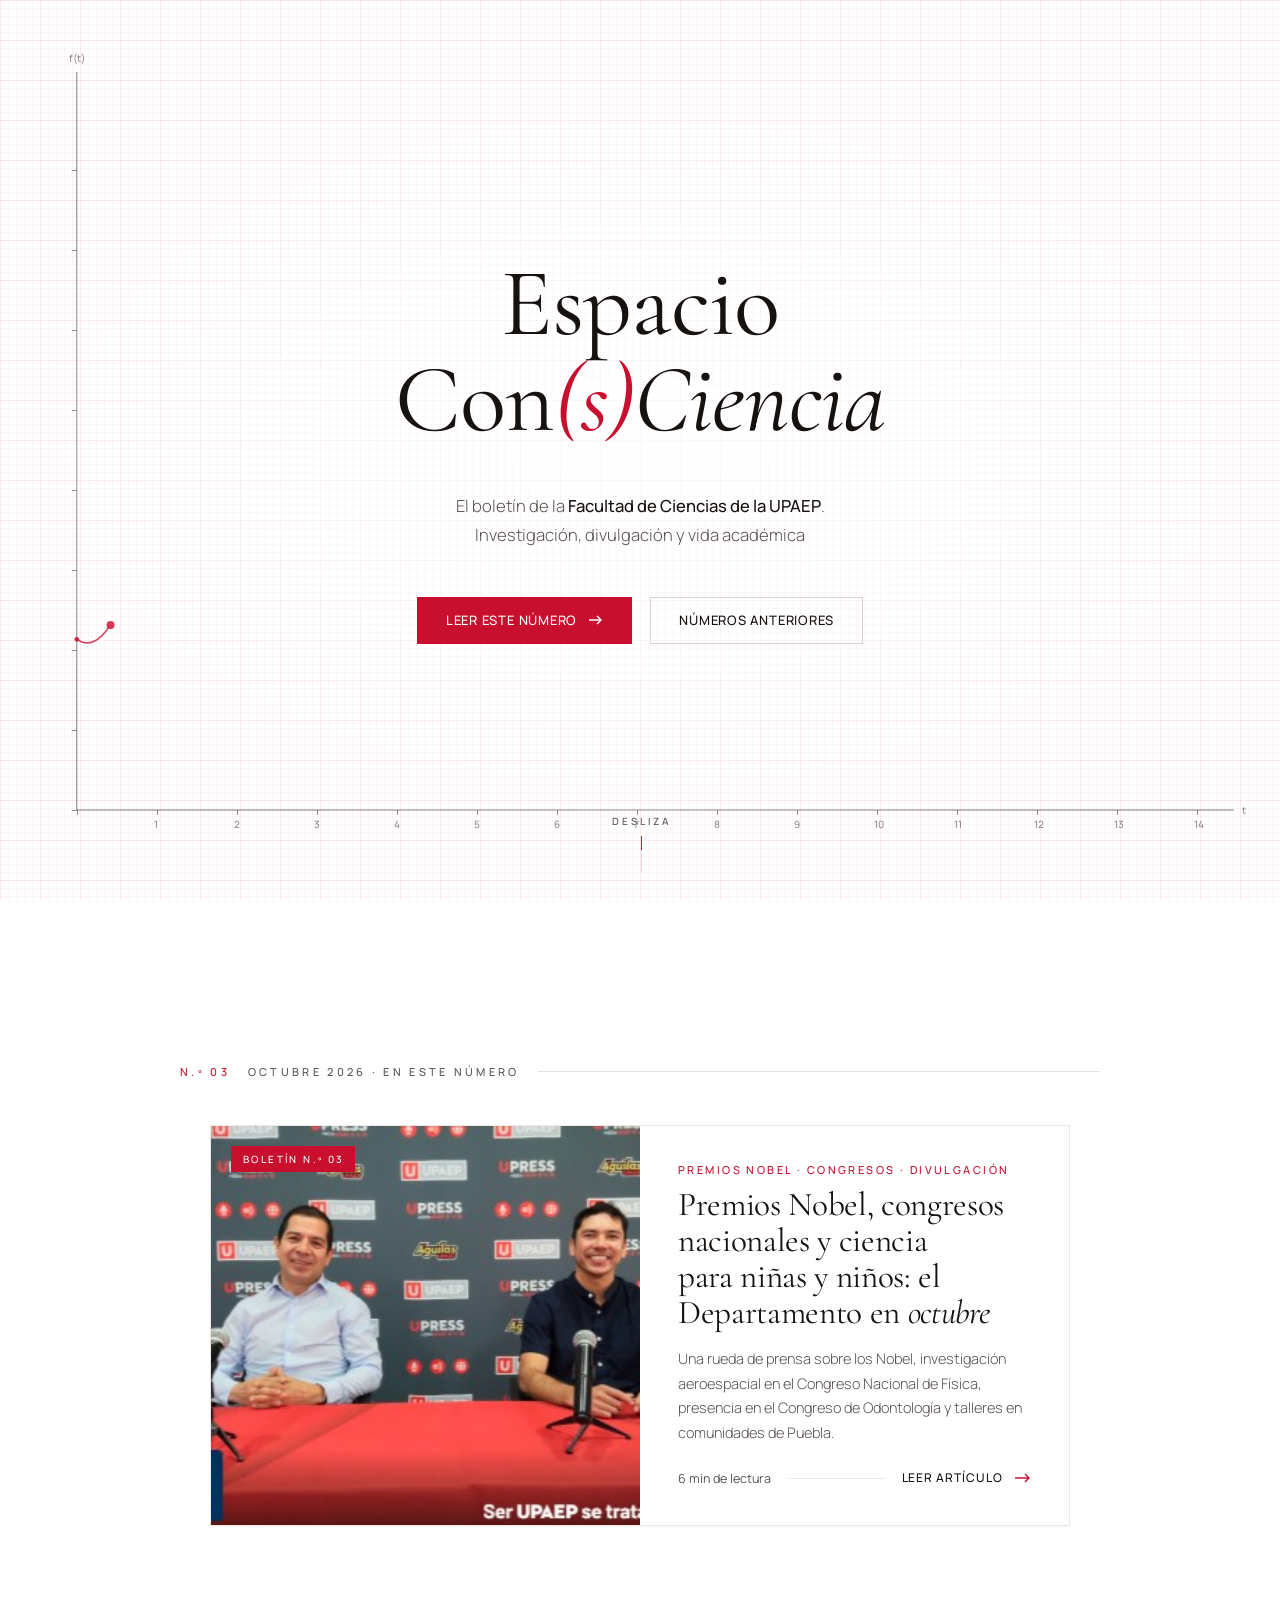
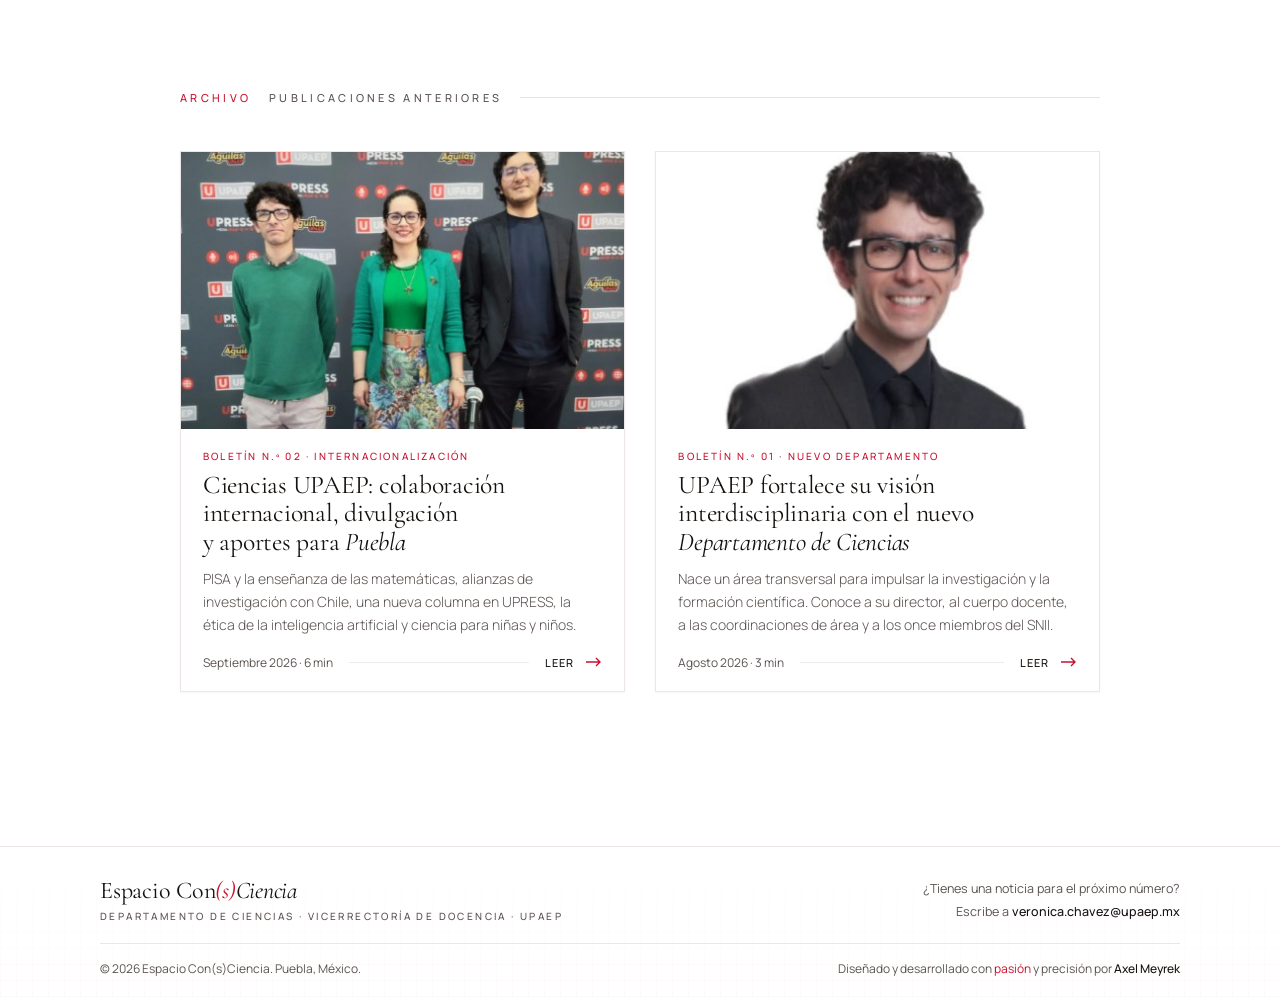
==== index.html @ 58bf07ef "Boletín Espacio Con(s)Ciencia: portada y números de agosto a octubre 2026 Incluye la refactorización" ====
<!doctype html>
<html lang="es">
<head>
<!-- parcial:head -->
<meta charset="utf-8">
<meta name="viewport" content="width=device-width, initial-scale=1, viewport-fit=cover">
<link rel="preconnect" href="https://fonts.googleapis.com">
<link rel="preconnect" href="https://fonts.gstatic.com" crossorigin>
<link rel="stylesheet" href="https://fonts.googleapis.com/css2?family=Cormorant+Garamond:ital,wght@0,300;0,400;0,500;1,300;1,400&family=Manrope:wght@300;400;500&display=swap">
<link rel="stylesheet" href="estilos.css">
<!-- /parcial:head -->
<title>Espacio Con(s)Ciencia</title>
</head>
<body>

<div class="intro" id="intro" aria-hidden="true">
  <div class="intro-inner">
    <p class="intro-name">Facultad de Ciencias</p>
    <span class="intro-line"></span>
    <span class="intro-sub">UPAEP</span>
  </div>
</div>

<header class="hero" id="hero">
  <canvas class="grafica" id="grafica" aria-hidden="true"></canvas>
  <div class="hero-inner">
    <h1 class="name">
      <span class="row">Espacio</span>
      <span class="row">Con<span class="s">(s)</span><em>Ciencia</em></span>
    </h1>
    <p class="desc">
      El boletín de la <strong>Facultad de Ciencias de la UPAEP</strong>. Investigación, divulgación y vida académica
    </p>
    <nav class="ctas" aria-label="Acciones principales">
      <a class="cta cta--primary" href="#numero">
        Leer este número
        <svg width="14" height="10" viewBox="0 0 14 10" fill="none" stroke="currentColor" stroke-width="1.4" aria-hidden="true"><path d="M0 5h12M8 1l4 4-4 4"/></svg>
      </a>
      <a class="cta cta--ghost" href="#archivo">Números anteriores</a>
    </nav>
  </div>
  <a class="desliza" href="#numero" aria-label="Ir al primer artículo">Desliza<i></i></a>
</header>

<main>
  <section class="post" id="numero">
    <div class="post-inner al-scroll">
      <p class="post-label"><b>N.º 03</b> Octubre 2026 · En este número</p>
      <a class="card" href="articulo-octubre-2026.html">
        <span class="esq tl"></span><span class="esq tr"></span><span class="esq bl"></span><span class="esq br"></span>
        <div class="card-img">
          <img src="img/rueda-prensa-nobel.jpg" alt="Dos académicos sentados frente a micrófonos en el set de UPRESS">
          <div class="mira" aria-hidden="true"><i></i><span>x 0.50 · f(x) 0.50</span></div>
          <span class="card-tag">Boletín N.º 03</span>
        </div>
        <div class="card-body">
          <p class="card-cat">Premios Nobel · Congresos · Divulgación</p>
          <h2 class="card-title">Premios Nobel, congresos nacionales y ciencia para niñas y niños: el Departamento en <em>octubre</em></h2>
          <p class="card-desc">
            Una rueda de prensa sobre los Nobel, investigación aeroespacial en el Congreso Nacional de Física, presencia en el Congreso de Odontología y talleres en comunidades de Puebla.
          </p>
          <div class="card-foot">
            <span>6 min de lectura</span>
            <hr>
            <span class="leer">Leer artículo <span class="flecha" aria-hidden="true"></span>
            </span>
          </div>
        </div>
      </a>
    </div>
  </section>

  <section class="archivo" id="archivo">
    <div class="archivo-inner al-scroll">
      <p class="post-label"><b>Archivo</b> Publicaciones anteriores</p>
      <div class="archivo-grid">
        <a class="card card--mini" href="articulo-septiembre-2026.html">
          <span class="esq tl"></span><span class="esq tr"></span><span class="esq bl"></span><span class="esq br"></span>
          <div class="card-img">
            <img src="img/colaboracion-upaep-chile.jpg" alt="Tres académicos de pie frente a una mampara con logotipos de UPAEP y UPRESS" style="object-position: 50% 30%" loading="lazy">
            <div class="mira" aria-hidden="true"><i></i><span>x 0.50 · f(x) 0.50</span></div>
          </div>
          <div class="card-body">
            <p class="card-cat">Boletín N.º 02 · Internacionalización</p>
            <h3 class="card-title">Ciencias UPAEP: colaboración internacional, divulgación y aportes para <em>Puebla</em></h3>
            <p class="card-desc">PISA y la enseñanza de las matemáticas, alianzas de investigación con Chile, una nueva columna en UPRESS, la ética de la inteligencia artificial y ciencia para niñas y niños.</p>
            <div class="card-foot">
              <span>Septiembre 2026 · 6 min</span>
              <hr>
              <span class="leer">Leer <span class="flecha" aria-hidden="true"></span>
              </span>
            </div>
          </div>
        </a>
        <a class="card card--mini" href="articulo-agosto-2026.html">
          <span class="esq tl"></span><span class="esq tr"></span><span class="esq bl"></span><span class="esq br"></span>
          <div class="card-img">
            <img src="img/dr-gibaja-romero.jpg" alt="Retrato del Dr. Damián Emilio Gibaja Romero" class="foto-retrato" loading="lazy">
            <div class="mira" aria-hidden="true"><i></i><span>x 0.50 · f(x) 0.50</span></div>
          </div>
          <div class="card-body">
            <p class="card-cat">Boletín N.º 01 · Nuevo departamento</p>
            <h3 class="card-title">UPAEP fortalece su visión interdisciplinaria con el nuevo <em>Departamento de Ciencias</em></h3>
            <p class="card-desc">Nace un área transversal para impulsar la investigación y la formación científica. Conoce a su director, al cuerpo docente, a las coordinaciones de área y a los once miembros del SNII.</p>
            <div class="card-foot">
              <span>Agosto 2026 · 3 min</span>
              <hr>
              <span class="leer">Leer <span class="flecha" aria-hidden="true"></span>
              </span>
            </div>
          </div>
        </a>
      </div>
    </div>
  </section>
</main>

<!-- parcial:pie -->
<footer class="pie">
  <div class="pie-inner">
    <div class="pie-top">
      <div>
        <p class="pie-marca">Espacio Con<span class="s">(s)</span><em>Ciencia</em></p>
        <p class="pie-sub">Departamento de Ciencias · Vicerrectoría de Docencia · UPAEP</p>
      </div>
      <div class="pie-contacto">
        <span>¿Tienes una noticia para el próximo número?</span>
        <span>Escribe a <strong>veronica.chavez@upaep.mx</strong></span>
      </div>
    </div>
    <div class="pie-bottom">
      <span>© 2026 Espacio Con(s)Ciencia. Puebla, México.</span>
      <span class="credito">Diseñado y desarrollado con <span class="corazon">pasión</span> y precisión por <strong>Axel Meyrek</strong></span>
    </div>
  </div>
</footer>
<!-- /parcial:pie -->

<script src="comun.js"></script>
<script>
  // Aparición de los bloques al entrar en pantalla
  const io = new IntersectionObserver(entradas => {
    entradas.forEach(e => { if (e.isIntersecting) { e.target.classList.add('visible'); io.unobserve(e.target); } });
  }, { threshold: .18 });
  document.querySelectorAll('.al-scroll').forEach(el => io.observe(el));

  // Retira la cortina del DOM cuando termina de subir
  const intro = document.getElementById('intro');
  intro.addEventListener('animationend', e => { if (e.animationName === 'cortina') intro.remove(); });

  // ---------- Fondo tipo gráfica ----------
  (() => {
    const hero = document.getElementById('hero');
    const cv = document.getElementById('grafica');
    const ctx = cv.getContext('2d');
    const reduce = matchMedia('(prefers-reduced-motion: reduce)').matches;

    const TINTA = '22, 18, 15';
    const ROJO = '200, 16, 46';
    const INICIO = 2100;     // ms: cuándo empiezan a trazarse las curvas (al subir la cortina)
    const TRAZO = 2600;      // ms: duración del trazo de cada curva

    // Las curvas se dibujan en una capa aparte para poder atenuarlas detrás del texto
    const capa = document.createElement('canvas');
    const g = capa.getContext('2d');
    const ATENUACION = .85;  // cuánto se apagan las curvas detrás del texto (0 = nada, 1 = desaparecen)
    const textos = [...document.querySelectorAll('.name .row, .desc, .ctas a')];

    const t0 = performance.now();
    let w, h, dpr, raf;

    const medir = () => {
      dpr = Math.min(devicePixelRatio || 1, 2);
      w = hero.clientWidth; h = hero.clientHeight;
      cv.width = capa.width = w * dpr; cv.height = capa.height = h * dpr;
      ctx.setTransform(dpr, 0, 0, dpr, 0, 0);
      g.setTransform(dpr, 0, 0, dpr, 0, 0);
    };

    // Rectángulos que ocupa el texto (ajustados a las letras, no a la caja completa)
    const zonasDeTexto = () => {
      const base = cv.getBoundingClientRect(), zonas = [];
      for (const el of textos) {
        const rango = document.createRange();
        rango.selectNodeContents(el);
        for (const r of rango.getClientRects()) {
          if (r.width && r.height) zonas.push({ x: r.left - base.left, y: r.top - base.top, w: r.width, h: r.height });
        }
      }
      return zonas;
    };

    // Borra parcialmente la capa de curvas donde hay texto, con bordes difuminados
    const atenuarDetrasDelTexto = () => {
      const LEJOS = 10000, holgura = 14, difuminado = 26;
      g.save();
      g.globalCompositeOperation = 'destination-out';
      g.fillStyle = '#000';
      g.shadowColor = `rgba(0, 0, 0, ${ATENUACION})`;
      g.shadowBlur = difuminado * dpr;
      g.shadowOffsetX = LEJOS * dpr;   // se dibuja fuera de pantalla y solo su sombra borrosa cae sobre el texto
      for (const z of zonasDeTexto()) {
        g.fillRect(z.x - holgura - LEJOS, z.y - holgura, z.w + holgura * 2, z.h + holgura * 2);
      }
      g.restore();
    };

    // Papel milimétrico: línea fina cada 8 px, más marcada cada 40 px
    const reticula = () => {
      const paso = 8, mayor = 5;
      for (let i = 0, x = 0; x <= w; x += paso, i++) {
        ctx.strokeStyle = `rgba(${ROJO}, ${i % mayor ? .045 : .09})`;
        ctx.lineWidth = 1;
        ctx.beginPath(); ctx.moveTo(Math.round(x) + .5, 0); ctx.lineTo(Math.round(x) + .5, h); ctx.stroke();
      }
      for (let i = 0, y = 0; y <= h; y += paso, i++) {
        ctx.strokeStyle = `rgba(${ROJO}, ${i % mayor ? .045 : .09})`;
        ctx.beginPath(); ctx.moveTo(0, Math.round(y) + .5); ctx.lineTo(w, Math.round(y) + .5); ctx.stroke();
      }
    };

    // Ejes con marcas y etiquetas
    const ejes = (alpha) => {
      const ox = Math.max(48, w * .06), oy = h - Math.max(48, h * .1);
      ctx.strokeStyle = `rgba(${TINTA}, ${.55 * alpha})`; ctx.lineWidth = 1;
      ctx.beginPath(); ctx.moveTo(ox, h * .08); ctx.lineTo(ox, oy); ctx.lineTo(w - ox * .6, oy); ctx.stroke();
      ctx.fillStyle = `rgba(${TINTA}, ${.5 * alpha})`;
      ctx.font = '500 10px Manrope, Arial, sans-serif';
      for (let x = ox, k = 0; x < w - ox * .6; x += 80, k++) {
        ctx.fillRect(Math.round(x), oy, 1, 5);
        if (k) ctx.fillText(String(k), x - 3, oy + 18);
      }
      for (let y = oy; y > h * .1; y -= 80) ctx.fillRect(ox - 5, Math.round(y), 5, 1);
      ctx.fillText('t', w - ox * .6 + 8, oy + 4);
      ctx.fillText('f(t)', ox - 8, h * .08 - 10);
      return { ox, oy };
    };

    // Curvas: y en proporción de la altura, x de 0 a 1
    const curvas = [
      { // oscilación amortiguada, en rojo: la protagonista
        f: (x, fase) => .52 - .26 * Math.exp(-2.2 * x) * Math.sin(x * 22 - fase),
        color: ROJO, alpha: .85, ancho: 1.6, retraso: 0, puntos: true
      },
      { // campana de Gauss
        f: x => .78 - .42 * Math.exp(-Math.pow((x - .68) / .11, 2)),
        color: TINTA, alpha: .32, ancho: 1, retraso: 350
      },
      { // crecimiento logístico
        f: x => .86 - .6 / (1 + Math.exp(-14 * (x - .32))),
        color: TINTA, alpha: .22, ancho: 1, retraso: 700, punteada: true
      }
    ];

    const easeInOut = p => p < .5 ? 4 * p * p * p : 1 - Math.pow(-2 * p + 2, 3) / 2;

    const dibujar = (ahora) => {
      const t = reduce ? 1e9 : ahora - t0;
      ctx.clearRect(0, 0, w, h);
      reticula();
      const aparicion = Math.min(1, Math.max(0, (t - INICIO + 400) / 900));
      const { ox, oy } = ejes(aparicion);
      const ancho = w - ox * .6 - ox, alto = oy - h * .08;
      const fase = reduce ? 0 : t / 1400;

      g.clearRect(0, 0, w, h);
      for (const c of curvas) {
        const p = easeInOut(Math.min(1, Math.max(0, (t - INICIO - c.retraso) / TRAZO)));
        if (p <= 0) continue;
        g.strokeStyle = `rgba(${c.color}, ${c.alpha})`;
        g.lineWidth = c.ancho;
        g.setLineDash(c.punteada ? [4, 5] : []);
        g.beginPath();
        const pasos = 240, fin = Math.floor(pasos * p);
        for (let i = 0; i <= fin; i++) {
          const x = i / pasos;
          const y = c.f(x, c.puntos ? fase : 0);
          const px = ox + x * ancho, py = h * .08 + y * alto;
          i ? g.lineTo(px, py) : g.moveTo(px, py);
        }
        g.stroke();
        g.setLineDash([]);

        // puntos de datos sobre la curva roja
        if (c.puntos) {
          g.fillStyle = `rgba(${ROJO}, .9)`;
          for (let i = 0; i <= fin; i += 20) {
            const x = i / pasos, y = c.f(x, fase);
            g.beginPath(); g.arc(ox + x * ancho, h * .08 + y * alto, 2.4, 0, Math.PI * 2); g.fill();
          }
          // cabeza del trazo mientras se dibuja
          if (p < 1) {
            const x = fin / pasos, y = c.f(x, fase);
            g.beginPath(); g.arc(ox + x * ancho, h * .08 + y * alto, 4, 0, Math.PI * 2); g.fill();
          }
        }
      }

      atenuarDetrasDelTexto();
      ctx.drawImage(capa, 0, 0, w, h);
      if (!reduce) raf = requestAnimationFrame(dibujar);
    };

    medir(); raf = requestAnimationFrame(dibujar);
    let rt;
    addEventListener('resize', () => { clearTimeout(rt); rt = setTimeout(medir, 120); });
    document.addEventListener('visibilitychange', () => {
      cancelAnimationFrame(raf);
      if (!document.hidden) raf = requestAnimationFrame(dibujar);
    });
  })();
</script>
</body>
</html>
---- estilos.css ----
:root {
  --rojo: #C8102E; /* Rojo UPAEP */
  --bg: #FFFFFF;
  --ink: #16120F;
  --ink-2: #5A5350;

  --f-display: "Cormorant Garamond", "Garamond", "Times New Roman", serif;
  --f-body: "Manrope", "Helvetica Neue", Arial, sans-serif;
  --ease: cubic-bezier(.2, .7, .1, 1);
  --telon: cubic-bezier(.76, 0, .24, 1);

  /* Margen lateral mínimo, respetando el área segura del dispositivo */
  --margen-izq: max(24px, env(safe-area-inset-left, 0px));
  --margen-der: max(24px, env(safe-area-inset-right, 0px));
  --lectura: 680px; /* ancho de la columna de texto en los artículos */

  /* Tiempos de la secuencia de entrada */
  --t-cortina: 1.7s;   /* cuándo empieza a subir la cortina */
  --t-hero: 2.05s;     /* cuándo entra todo el texto del hero */
  color-scheme: light;
}

*, *::before, *::after { box-sizing: border-box; }
html { scroll-behavior: smooth; }
@media (prefers-reduced-motion: reduce) { html { scroll-behavior: auto; } }
body {
  margin: 0; background: var(--bg); color: var(--ink);
  font-family: var(--f-body); -webkit-font-smoothing: antialiased;
}

/* ---------- Transición de entrada (cortina roja) ---------- */
.intro {
  position: fixed; inset: 0; z-index: 100; background: var(--rojo); color: #fff;
  display: grid; place-items: center; text-align: center;
  padding-inline: var(--margen-izq) var(--margen-der);
  animation: cortina 1.1s var(--telon) var(--t-cortina) forwards;
}
.intro-inner {
  display: grid; justify-items: center; gap: 18px;
  animation: sale .45s ease calc(var(--t-cortina) - .15s) forwards;
}
.intro-name {
  margin: 0; font: 400 clamp(26px, 3.4vw, 40px)/1.1 var(--f-display); letter-spacing: .01em;
  opacity: 0; transform: translateY(12px); filter: blur(6px);
  animation: aparece 1s var(--ease) .15s forwards;
}
.intro-line {
  width: min(200px, 50vw); height: 1px; background: rgba(255, 255, 255, .7);
  transform: scaleX(0); animation: traza 1s var(--telon) .3s forwards;
}
.intro-sub {
  font: 500 11px/1 var(--f-body); letter-spacing: .34em; text-transform: uppercase; padding-left: .34em;
  opacity: 0; animation: aparece 1s var(--ease) .5s forwards;
}
@keyframes traza { to { transform: scaleX(1); } }
@keyframes sale { to { opacity: 0; transform: translateY(-10px); } }
@keyframes cortina { to { transform: translateY(-100%); } }

/* ---------- Hero ---------- */
.hero {
  min-height: 100svh; display: grid; align-content: center;
  position: relative; overflow: hidden;
  padding-block: 64px;
  padding-inline: var(--margen-izq) var(--margen-der);
}
.hero-inner { position: relative; z-index: 1; width: 100%; max-width: 1180px; margin-inline: auto; text-align: center; }

/* Fondo: gráfica sobre papel milimétrico. Se atenúa al centro para no competir con el texto. */
.grafica {
  position: absolute; inset: 0; width: 100%; height: 100%; display: block;
  -webkit-mask-image: radial-gradient(ellipse 55% 45% at 50% 50%, rgba(0,0,0,.28) 0%, rgba(0,0,0,.7) 60%, #000 100%);
          mask-image: radial-gradient(ellipse 55% 45% at 50% 50%, rgba(0,0,0,.28) 0%, rgba(0,0,0,.7) 60%, #000 100%);
  opacity: 0; animation: aparece-grafica 1.4s ease calc(var(--t-cortina) + .2s) forwards;
}
@keyframes aparece-grafica { to { opacity: 1; } }

.name {
  margin: 0;
  font: 400 clamp(42px, 7.5vw, 104px)/1 var(--f-display);
  letter-spacing: -.01em;
}
.name .row { display: block; white-space: nowrap; }
.name em { font-style: italic; }
.name .s { color: var(--rojo); font-style: italic; }

.desc {
  margin: clamp(28px, 3.5vw, 44px) auto 0;
  max-width: 46ch;
  font-size: clamp(15px, 1.3vw, 17px); line-height: 1.7; font-weight: 300;
  color: var(--ink-2);
}
.desc strong { font-weight: 500; color: var(--ink); }

/* Todo el texto del hero entra al unísono */
.name, .desc, .ctas {
  opacity: 0; transform: translateY(24px); filter: blur(10px);
  animation: aparece 1.5s var(--ease) var(--t-hero) forwards;
}
@keyframes aparece { to { opacity: 1; transform: none; filter: blur(0); } }

/* ---------- Llamadas a la acción ---------- */
.ctas {
  margin-top: clamp(32px, 4vw, 48px);
  display: flex; flex-wrap: wrap; justify-content: center; gap: 14px 18px;
}
.cta {
  font: 500 13px/1 var(--f-body); letter-spacing: .06em; text-transform: uppercase;
  text-decoration: none; padding: 16px 28px; border: 1px solid var(--rojo);
  display: inline-flex; align-items: center; gap: 12px;
  position: relative; overflow: hidden; isolation: isolate;
  transition: color .5s var(--ease), border-color .5s var(--ease);
}
.cta::before {
  content: ""; position: absolute; inset: 0; z-index: -1;
  transform: scaleX(0); transform-origin: right;
  transition: transform .6s var(--ease);
}
.cta svg { transition: transform .5s var(--ease); }
.cta:hover::before, .cta:focus-visible::before { transform: scaleX(1); transform-origin: left; }
.cta:hover svg { transform: translateX(4px); }
.cta:focus-visible { outline: 2px solid var(--rojo); outline-offset: 3px; }

/* Principal: relleno rojo, al pasar se vuelve tinta */
.cta--primary { background: var(--rojo); color: #fff; }
.cta--primary::before { background: var(--ink); }
.cta--primary:hover { border-color: var(--ink); }

/* Secundaria: contorno, al pasar se rellena de rojo */
.cta--ghost { background: transparent; color: var(--ink); border-color: #D9D4D2; }
.cta--ghost::before { background: var(--rojo); }
.cta--ghost:hover { color: #fff; border-color: var(--rojo); }

/* ---------- Indicador de scroll ---------- */
.desliza {
  position: absolute; left: 50%; bottom: max(28px, env(safe-area-inset-bottom, 0px)); z-index: 1;
  translate: -50% 0; display: grid; justify-items: center; gap: 10px;
  font: 500 10px/1 var(--f-body); letter-spacing: .3em; text-transform: uppercase; padding-left: .3em;
  color: var(--ink-2); text-decoration: none;
  opacity: 0; animation: aparece-suave 1.2s var(--ease) calc(var(--t-hero) + 1s) forwards;
  transition: color .4s var(--ease);
}
.desliza:hover { color: var(--rojo); }
.desliza i { width: 1px; height: 36px; background: #E2DCDA; position: relative; overflow: hidden; }
.desliza i::after {
  content: ""; position: absolute; left: 0; top: 0; width: 1px; height: 40%; background: var(--rojo);
  animation: gota 2.2s var(--telon) infinite;
}
@keyframes gota { from { transform: translateY(-100%); } to { transform: translateY(260%); } }
@keyframes aparece-suave { to { opacity: 1; } }

/* Flecha de "leer": un solo icono, pintado con el color del texto */
.flecha {
  display: inline-block; flex: none; width: 16px; height: 10px; background: currentColor;
  --icono: url("data:image/svg+xml,%3Csvg xmlns='http://www.w3.org/2000/svg' viewBox='0 0 16 10' fill='none' stroke='%23000' stroke-width='1.4'%3E%3Cpath d='M0 5h14M10 1l4 4-4 4'/%3E%3C/svg%3E");
  -webkit-mask: var(--icono) center / 100% 100% no-repeat;
          mask: var(--icono) center / 100% 100% no-repeat;
}

/* ---------- Primer post (tarjeta) ---------- */
.post {
  padding-block: clamp(96px, 13vw, 168px);
  padding-inline: var(--margen-izq) var(--margen-der);
}
.post-inner { max-width: 920px; margin-inline: auto; }
.post-label {
  display: flex; align-items: center; gap: 18px; margin: 0 0 clamp(32px, 4vw, 48px);
  font: 500 11px/1 var(--f-body); letter-spacing: .3em; text-transform: uppercase; color: var(--ink-2);
}
.post-label::after { content: ""; flex: 1; height: 1px; background: #E7E2E0; }
.post-label b { color: var(--rojo); font-weight: 500; }

.card {
  display: grid; grid-template-columns: minmax(0, 1fr) minmax(0, 1fr);
  max-width: 860px; margin-inline: auto; position: relative;
  background: #fff; border: 1px solid #ECE7E5; text-decoration: none; color: inherit;
  box-shadow: 0 1px 2px rgba(22, 18, 15, .04);
  transition: transform .7s var(--ease), box-shadow .7s var(--ease), border-color .7s var(--ease);
}
.card:hover {
  transform: translateY(-6px);
  border-color: #E2DAD8;
  box-shadow: 0 30px 60px -30px rgba(22, 18, 15, .22), 0 10px 20px -12px rgba(200, 16, 46, .12);
}
.card:focus-visible { outline: 2px solid var(--rojo); outline-offset: 4px; }

.card-img { position: relative; overflow: hidden; min-height: 280px; background: #F6F3F2; cursor: crosshair; }
.card-img img {
  position: absolute; inset: 0; width: 100%; height: 100%; object-fit: cover; display: block;
  transform: scale(1.02); transition: transform 1.4s var(--ease);
}
.card:hover .card-img img { transform: scale(1.07); }
.card-img img.foto-retrato { object-position: 50% 18%; } /* encuadre de retratos */
.card-tag {
  position: absolute; top: 20px; left: 20px;
  font: 500 10px/1 var(--f-body); letter-spacing: .24em; text-transform: uppercase;
  background: var(--rojo); color: #fff; padding: 8px 10px 8px 12px;
}

.card-body { padding: clamp(26px, 3vw, 38px); display: flex; flex-direction: column; min-width: 0; }
.card-cat { margin: 0 0 12px; font: 500 11px/1 var(--f-body); letter-spacing: .22em; text-transform: uppercase; color: var(--rojo); }
.card-title { margin: 0; font: 400 clamp(26px, 2.6vw, 34px)/1.08 var(--f-display); letter-spacing: -.01em; text-wrap: balance; }
.card-title em { font-style: italic; }
.card-desc { margin: 16px 0 0; font-size: 14.5px; line-height: 1.7; font-weight: 300; color: var(--ink-2); }
.card-foot {
  margin-top: auto; padding-top: 24px; display: flex; align-items: center; justify-content: space-between; gap: 16px;
  font-size: 12.5px; color: var(--ink-2);
}
.card-foot .leer {
  display: inline-flex; align-items: center; gap: 12px;
  font: 500 12px/1 var(--f-body); letter-spacing: .08em; text-transform: uppercase; color: var(--ink);
  transition: color .4s var(--ease);
}
.card-foot .leer .flecha { color: var(--rojo); transition: transform .5s var(--ease); }
.card:hover .leer { color: var(--rojo); }
.card:hover .leer .flecha { transform: translateX(6px); }
.card-foot hr { flex: 1; border: 0; height: 1px; background: #EFEBEA; margin: 0; }

/* Efecto 1: marcas de registro en las esquinas, como el marco de una gráfica */
.card .esq { position: absolute; width: 12px; height: 12px; pointer-events: none; z-index: 2;
  transition: transform .7s var(--ease), opacity .7s var(--ease); opacity: 0; }
.card .esq::before, .card .esq::after { content: ""; position: absolute; background: var(--rojo); }
.card .esq::before { width: 100%; height: 1px; }
.card .esq::after { width: 1px; height: 100%; }
.esq.tl { top: -7px; left: -7px; transform: translate(6px, 6px); }
.esq.tr { top: -7px; right: -7px; transform: translate(-6px, 6px) scaleX(-1); }
.esq.bl { bottom: -7px; left: -7px; transform: translate(6px, -6px) scaleY(-1); }
.esq.br { bottom: -7px; right: -7px; transform: translate(-6px, -6px) scale(-1); }
.card:hover .esq { opacity: 1; }
.card:hover .esq.tl { transform: none; }
.card:hover .esq.tr { transform: scaleX(-1); }
.card:hover .esq.bl { transform: scaleY(-1); }
.card:hover .esq.br { transform: scale(-1); }

/* Efecto 2: mira con coordenadas que sigue al cursor sobre la imagen */
.mira { position: absolute; inset: 0; z-index: 1; pointer-events: none; opacity: 0; transition: opacity .5s var(--ease); }
.card-img:hover .mira { opacity: 1; }
.mira::before, .mira::after { content: ""; position: absolute; background: rgba(22, 18, 15, .35); }
.mira::before { left: 0; right: 0; top: var(--my, 50%); height: 1px; }
.mira::after { top: 0; bottom: 0; left: var(--mx, 50%); width: 1px; }
.mira span {
  position: absolute; left: var(--mx, 50%); top: var(--my, 50%); transform: translate(10px, 10px);
  font: 500 10px/1 ui-monospace, "SF Mono", Menlo, monospace; letter-spacing: .04em; white-space: nowrap;
  background: #fff; color: var(--ink); padding: 5px 7px; border: 1px solid #E7E2E0;
  font-variant-numeric: tabular-nums;
}
.mira i { position: absolute; left: var(--mx, 50%); top: var(--my, 50%); width: 7px; height: 7px; margin: -3.5px 0 0 -3.5px; border-radius: 50%; background: var(--rojo); }

@media (max-width: 820px) {
  .card { grid-template-columns: 1fr; }
  .card-img { min-height: 0; aspect-ratio: 16 / 10; max-width: 100%; }
}

/* ---------- Publicaciones anteriores ---------- */
.archivo {
  padding-block: 0 clamp(96px, 12vw, 160px);
  padding-inline: var(--margen-izq) var(--margen-der);
  scroll-margin-top: 48px;
}
.archivo-inner { max-width: 920px; margin-inline: auto; }
.archivo-grid { display: grid; grid-template-columns: repeat(auto-fit, minmax(min(100%, 260px), 1fr)); gap: clamp(20px, 2.4vw, 32px); }

.card--mini { display: flex; flex-direction: column; max-width: none; margin: 0; }
.card--mini .card-img { min-height: 0; aspect-ratio: 16 / 10; max-width: 100%; }
.card--mini .card-body { padding: 22px 22px 20px; flex: 1; }
.card--mini .card-cat { font-size: 10px; margin-bottom: 10px; }
.card--mini .card-title { font-size: clamp(22px, 2vw, 26px); line-height: 1.12; }
.card--mini .card-desc {
  margin-top: 10px; font-size: 14px; line-height: 1.65;
  display: -webkit-box; -webkit-line-clamp: 3; -webkit-box-orient: vertical; overflow: hidden;
}
.card--mini .card-foot { padding-top: 18px; font-size: 12px; }
.card--mini .card-foot .leer { font-size: 11px; }

/* ---------- Footer ---------- */
.pie {
  position: relative; border-top: 1px solid #ECE7E5;
  background:
    linear-gradient(#fff, rgba(255,255,255,.6)),
    repeating-linear-gradient(0deg, rgba(200,16,46,.05) 0 1px, transparent 1px 16px),
    repeating-linear-gradient(90deg, rgba(200,16,46,.05) 0 1px, transparent 1px 16px),
    #fff;
  padding-block: 32px max(20px, env(safe-area-inset-bottom, 0px));
  padding-inline: var(--margen-izq) var(--margen-der);
}
.pie-inner { max-width: 1080px; margin-inline: auto; display: grid; gap: 22px; }
.pie-top { display: flex; flex-wrap: wrap; align-items: center; justify-content: space-between; gap: 16px 32px; }
.pie-marca { margin: 0; font: 400 24px/1 var(--f-display); letter-spacing: -.01em; }
.pie-marca em { font-style: italic; }
.pie-marca .s { color: var(--rojo); font-style: italic; }
.pie-sub { margin: 8px 0 0; font: 500 10px/1 var(--f-body); letter-spacing: .24em; text-transform: uppercase; color: var(--ink-2); }
.pie-contacto { display: grid; gap: 6px; justify-items: end; text-align: right; font-size: 12.5px; color: var(--ink-2); }
.pie-contacto strong { font-weight: 500; color: var(--ink); user-select: all; }
@media (max-width: 640px) { .pie-contacto { justify-items: start; text-align: left; } }

.pie-bottom {
  display: flex; flex-wrap: wrap; justify-content: space-between; gap: 12px 32px;
  padding-top: 16px; border-top: 1px solid #ECE7E5; font-size: 12px; color: var(--ink-2);
}
.credito strong { font-weight: 500; color: var(--ink); position: relative; }
.credito strong::after {
  content: ""; position: absolute; left: 0; right: 0; bottom: -3px; height: 1px; background: var(--rojo);
  transform: scaleX(0); transform-origin: left; transition: transform .7s var(--ease);
}
.pie:hover .credito strong::after { transform: scaleX(1); }
.credito .corazon { color: var(--rojo); }

/* Aparición al hacer scroll: todo el bloque entra al unísono */
.js .al-scroll { opacity: 0; transform: translateY(40px); filter: blur(8px); }
.al-scroll { transition: opacity 1.4s var(--ease), transform 1.4s var(--ease), filter 1.4s var(--ease); }
.js .al-scroll.visible { opacity: 1; transform: none; filter: blur(0); }

@media (prefers-reduced-motion: reduce) {
  .intro { display: none; }
  .grafica { animation: none; opacity: 1; }
  .desliza { animation: none; opacity: 1; }
  .desliza i::after { animation: none; }
  .js .al-scroll { opacity: 1; transform: none; filter: none; transition: none; }
  .name, .desc, .ctas, .entra { animation: none; opacity: 1; transform: none; filter: none; }
}

/* ---------- Página de artículo ---------- */
/* Barra de progreso de lectura */
.progreso {
  position: fixed; top: 0; left: 0; right: 0; height: 2px; z-index: 70;
  background: var(--rojo); transform-origin: left; transform: scaleX(0);
}

/* Entrada de la cabecera al unísono */
.entra { opacity: 0; transform: translateY(24px); filter: blur(10px); animation: aparece 1.4s var(--ease) .25s forwards; }

.art-head {
  padding-block: clamp(64px, 8vw, 104px) clamp(40px, 5vw, 64px);
  padding-inline: var(--margen-izq) var(--margen-der);
  text-align: center;
}
.art-head-inner { max-width: 860px; margin-inline: auto; }
.art-cat { margin: 0 0 22px; font: 500 11px/1 var(--f-body); letter-spacing: .26em; text-transform: uppercase; color: var(--rojo); }
.art-title { margin: 0; font: 400 clamp(40px, 6vw, 76px)/1.02 var(--f-display); letter-spacing: -.015em; text-wrap: balance; }
.art-title em { font-style: italic; }
.art-lede {
  margin: 28px auto 0; max-width: 54ch;
  font-size: clamp(16px, 1.4vw, 19px); line-height: 1.7; font-weight: 300; color: var(--ink-2);
}
.art-meta {
  margin: 40px auto 0; display: flex; flex-wrap: wrap; justify-content: center; gap: 10px 0;
  font-size: 12.5px; color: var(--ink-2);
}
.art-meta span { padding-inline: 18px; border-left: 1px solid #E2DCDA; }
.art-meta span:first-child { border-left: 0; }
.art-meta strong { font-weight: 500; color: var(--ink); }

/* Imagen principal */
.art-portada {
  margin: 0 auto; max-width: 1080px;
  padding-inline: var(--margen-izq) var(--margen-der);
}
.art-portada .card-img img.foto-retrato { object-position: 50% 22%; }
.art-portada .card-img { aspect-ratio: 16 / 8; min-height: 0; max-width: 100%; border: 1px solid #ECE7E5; }
.art-portada figcaption, .fig figcaption {
  margin-top: 12px; font-size: 12.5px; line-height: 1.6; color: var(--ink-2);
}
.art-portada figcaption b, .fig figcaption b { font-weight: 500; color: var(--rojo); }

/* Cuerpo del texto, centrado */
.art-cuerpo {
  max-width: 1080px; margin-inline: auto;
  padding-block: clamp(56px, 7vw, 96px);
  padding-inline: var(--margen-izq) var(--margen-der);
  display: grid; grid-template-columns: minmax(0, var(--lectura)); justify-content: center;
}

.texto { min-width: 0; font-size: 17.5px; line-height: 1.85; color: #2C2623; }
.texto > p { margin: 0 0 1.4em; }
.texto > p.inicial::first-letter {
  float: left; font: 400 5.2em/.78 var(--f-display); color: var(--rojo); padding: .08em .1em 0 0;
}
.texto h2 {
  margin: 2.2em 0 .7em; font: 400 clamp(30px, 3vw, 38px)/1.1 var(--f-display); letter-spacing: -.01em; color: var(--ink);
  scroll-margin-top: 40px;
}
.texto h2 em { font-style: italic; color: var(--rojo); }
.texto strong { font-weight: 500; color: var(--ink); }
.texto a { color: var(--ink); text-decoration-color: var(--rojo); text-underline-offset: 3px; }

.cita {
  margin: 2.4em 0; padding: 0; text-align: center;
  font: italic 400 clamp(26px, 3vw, 34px)/1.3 var(--f-display); color: var(--ink); text-wrap: balance;
}
.cita::before, .cita::after { content: ""; display: block; width: 40px; height: 1px; background: var(--rojo); margin: 0 auto 24px; }
.cita::after { margin: 24px auto 0; }
.cita cite { display: block; margin-top: 14px; font: 500 11px/1 var(--f-body); font-style: normal; letter-spacing: .2em; text-transform: uppercase; color: var(--ink-2); }

.dato {
  margin: 2em 0; padding: 24px 28px; background: #FAF8F7; border: 1px solid #EFEAE8;
  display: grid; grid-template-columns: auto 1fr; gap: 6px 24px; align-items: center;
}
.dato b { grid-row: span 2; font: 400 clamp(48px, 5vw, 64px)/1 var(--f-display); color: var(--rojo); letter-spacing: -.02em; }
.dato span { font: 500 10px/1 var(--f-body); letter-spacing: .22em; text-transform: uppercase; color: var(--ink-2); }
.dato p { margin: 0; font-size: 15px; line-height: 1.6; }

.fig { margin: 2.4em 0; }
.fig .card-img { aspect-ratio: 16 / 9; min-height: 0; max-width: 100%; border: 1px solid #ECE7E5; background: #FAF8F7; }

@media (max-width: 560px) {
  .art-meta span { padding-inline: 12px; }
  .dato { grid-template-columns: 1fr; }
  .dato b { grid-row: auto; }
}

/* ---------- Componentes del boletín (agosto 2026) ---------- */

/* Ficha de datos (trayectoria, etc.) */
.ficha { margin: 2em 0; border-top: 1px solid var(--ink); }
.ficha div { display: grid; grid-template-columns: 160px minmax(0, 1fr); gap: 4px 24px; padding: 14px 0; border-bottom: 1px solid #ECE7E5; }
.ficha dt { font: 500 10px/1.6 var(--f-body); letter-spacing: .22em; text-transform: uppercase; color: var(--rojo); padding-top: 3px; }
.ficha dd { margin: 0; font-size: 15.5px; line-height: 1.6; color: var(--ink); }
@media (max-width: 560px) { .ficha div { grid-template-columns: 1fr; } }

/* Áreas del departamento */
.areas { margin: 2em 0; display: grid; grid-template-columns: repeat(4, minmax(0, 1fr)); border: 1px solid #ECE7E5; }
.area { padding: 20px 18px; border-left: 1px solid #ECE7E5; transition: background-color .5s var(--ease); }
.area:first-child { border-left: 0; }
.area:hover { background: #FAF6F6; }
.area span { display: block; font: 500 10px/1 var(--f-body); letter-spacing: .2em; color: var(--rojo); margin-bottom: 14px; }
.area b { font: 400 24px/1.1 var(--f-display); color: var(--ink); }
@media (max-width: 560px) {
  .areas { grid-template-columns: repeat(2, minmax(0, 1fr)); }
  .area:nth-child(3) { border-left: 0; }
  .area:nth-child(n+3) { border-top: 1px solid #ECE7E5; }
}

/* Perfiles (coordinadores) */
.perfiles { margin: 2em 0; display: grid; grid-template-columns: repeat(2, minmax(0, 1fr)); gap: 20px; }
.perfil { border: 1px solid #ECE7E5; padding: 24px; display: grid; gap: 14px; transition: border-color .5s var(--ease), transform .6s var(--ease); }
.perfil:hover { border-color: rgba(200, 16, 46, .4); transform: translateY(-3px); }
.perfil .ini {
  width: 48px; height: 48px; border-radius: 50%; display: grid; place-items: center;
  border: 1px solid var(--rojo); color: var(--rojo); font: italic 400 20px/1 var(--f-display);
}
.perfil strong { display: block; font: 400 24px/1.15 var(--f-display); color: var(--ink); }
.perfil p { margin: 0; font-size: 14.5px; line-height: 1.6; color: var(--ink-2); }
@media (max-width: 560px) { .perfiles { grid-template-columns: 1fr; } }

/* Directorio de investigadores SNII */
.personas { margin: 2em 0; list-style: none; padding: 0; display: grid; grid-template-columns: repeat(2, minmax(0, 1fr)); gap: 0 32px; border-top: 1px solid var(--ink); }
.persona { display: grid; grid-template-columns: 34px minmax(0, 1fr) auto; align-items: center; gap: 14px; padding: 14px 0; border-bottom: 1px solid #ECE7E5; transition: padding .5s var(--ease); }
.persona:hover { padding-left: 6px; }
.persona .n { font: 500 10px/1 ui-monospace, "SF Mono", Menlo, monospace; color: var(--ink-2); font-variant-numeric: tabular-nums; }
.persona b { font-weight: 500; font-size: 15px; color: var(--ink); line-height: 1.35; }
.persona em { font: 500 9.5px/1 var(--f-body); letter-spacing: .14em; text-transform: uppercase; color: var(--rojo); border: 1px solid rgba(200, 16, 46, .35); padding: 5px 7px; white-space: nowrap; }
.persona em.cand { color: var(--ink-2); border-color: #DDD6D4; }
@media (max-width: 640px) { .personas { grid-template-columns: 1fr; } }

/* ---------- Componentes del boletín (septiembre 2026) ---------- */
/* Antetítulo de cada nota dentro del artículo */
.texto .sec-eyebrow {
  margin: 3.4em 0 0; font: 500 10.5px/1.4 var(--f-body); letter-spacing: .22em; text-transform: uppercase; color: var(--rojo);
  display: flex; align-items: center; gap: 14px;
}
.texto .sec-eyebrow::after { content: ""; flex: 1; height: 1px; background: #ECE7E5; }
.texto .sec-eyebrow + h2 { margin-top: .45em; }

/* Enlace a la nota completa */
.texto a.nota {
  display: inline-flex; align-items: center; gap: 10px; margin-top: .2em;
  font: 500 11.5px/1 var(--f-body); letter-spacing: .14em; text-transform: uppercase; text-decoration: none; color: var(--ink);
  padding-bottom: 6px; border-bottom: 1px solid var(--rojo); transition: color .4s var(--ease), gap .5s var(--ease);
}
.texto a.nota:hover { color: var(--rojo); gap: 16px; }
.texto a.nota .flecha { color: var(--rojo); }

/* Imágenes que deben verse completas (infografías, logotipos) */
.fig .card-img img.contener { object-fit: contain; background: #fff; padding: 12px; }
.fig--logo .card-img { aspect-ratio: 16 / 7; background: #fff; }
.fig--logo .card-img img { object-fit: contain; padding: 28px; }

/* Columnas de divulgación */
.columnas { margin: 1.6em 0; display: grid; gap: 16px; }
.columna { border: 1px solid #ECE7E5; padding: 22px 24px; display: grid; gap: 8px; transition: border-color .5s var(--ease); }
.columna:hover { border-color: rgba(200, 16, 46, .4); }
.columna span { font: 500 10px/1 var(--f-body); letter-spacing: .2em; text-transform: uppercase; color: var(--ink-2); }
.columna strong { font: italic 400 25px/1.15 var(--f-display); color: var(--ink); }
.columna p { margin: 0; font-size: 15px; line-height: 1.65; color: var(--ink-2); }
.columna a.nota { justify-self: start; margin-top: 6px; }

/* Ficha de publicación científica */
.publicacion { margin: 1.6em 0; padding: 24px 28px; border-left: 2px solid var(--rojo); background: #FAF8F7; }
.publicacion span { display: block; font: 500 10px/1 var(--f-body); letter-spacing: .22em; text-transform: uppercase; color: var(--rojo); margin-bottom: 12px; }
.publicacion strong { display: block; font: 400 23px/1.25 var(--f-display); color: var(--ink); }
.publicacion p { margin: 10px 0 0; font-size: 14px; color: var(--ink-2); }

/* Agenda */
.agenda { margin: 1.6em 0; list-style: none; padding: 0; border-top: 1px solid var(--ink); }
.agenda li { display: grid; grid-template-columns: 110px minmax(0, 1fr); gap: 4px 24px; padding: 18px 0; border-bottom: 1px solid #ECE7E5; transition: padding .5s var(--ease); }
.agenda li:hover { padding-left: 6px; }
.agenda .cuando { grid-row: span 2; font: 400 30px/1 var(--f-display); color: var(--rojo); font-variant-numeric: lining-nums; }
.agenda .cuando small { display: block; margin-top: 6px; font: 500 10px/1 var(--f-body); letter-spacing: .2em; text-transform: uppercase; color: var(--ink-2); }
.agenda b { font-weight: 500; font-size: 16px; color: var(--ink); }
.agenda p { margin: 0; font-size: 14px; line-height: 1.6; color: var(--ink-2); }
@media (max-width: 560px) { .agenda li { grid-template-columns: 1fr; } .agenda .cuando { grid-row: auto; } }

/* ---------- Componentes del boletín (octubre 2026) ---------- */
/* Dos fotografías lado a lado */
.fig--par .par { display: grid; grid-template-columns: repeat(2, minmax(0, 1fr)); gap: 12px; }
.fig--par .card-img { aspect-ratio: 3 / 4; }
.fig--par .card-img img { object-position: 50% 30%; }
/* Varios trabajos seguidos */
.publicacion + .publicacion { margin-top: -0.6em; }
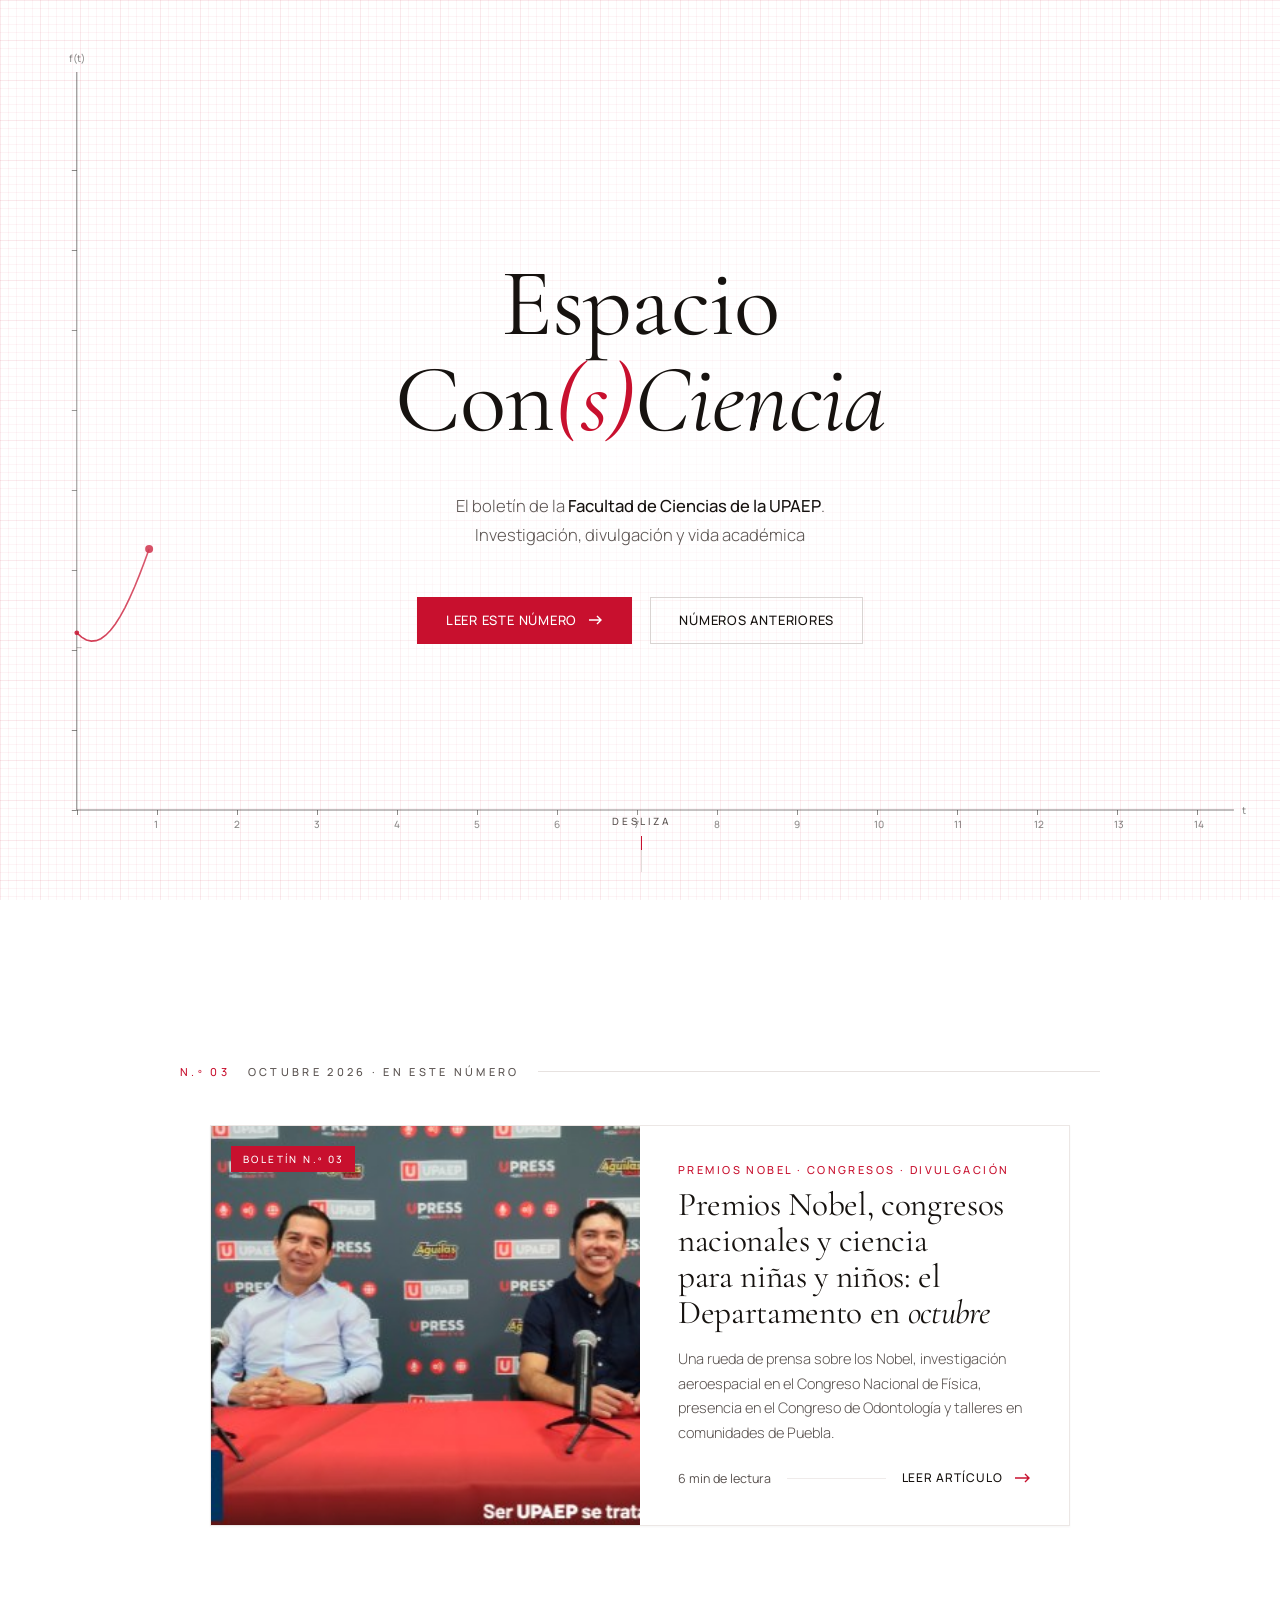
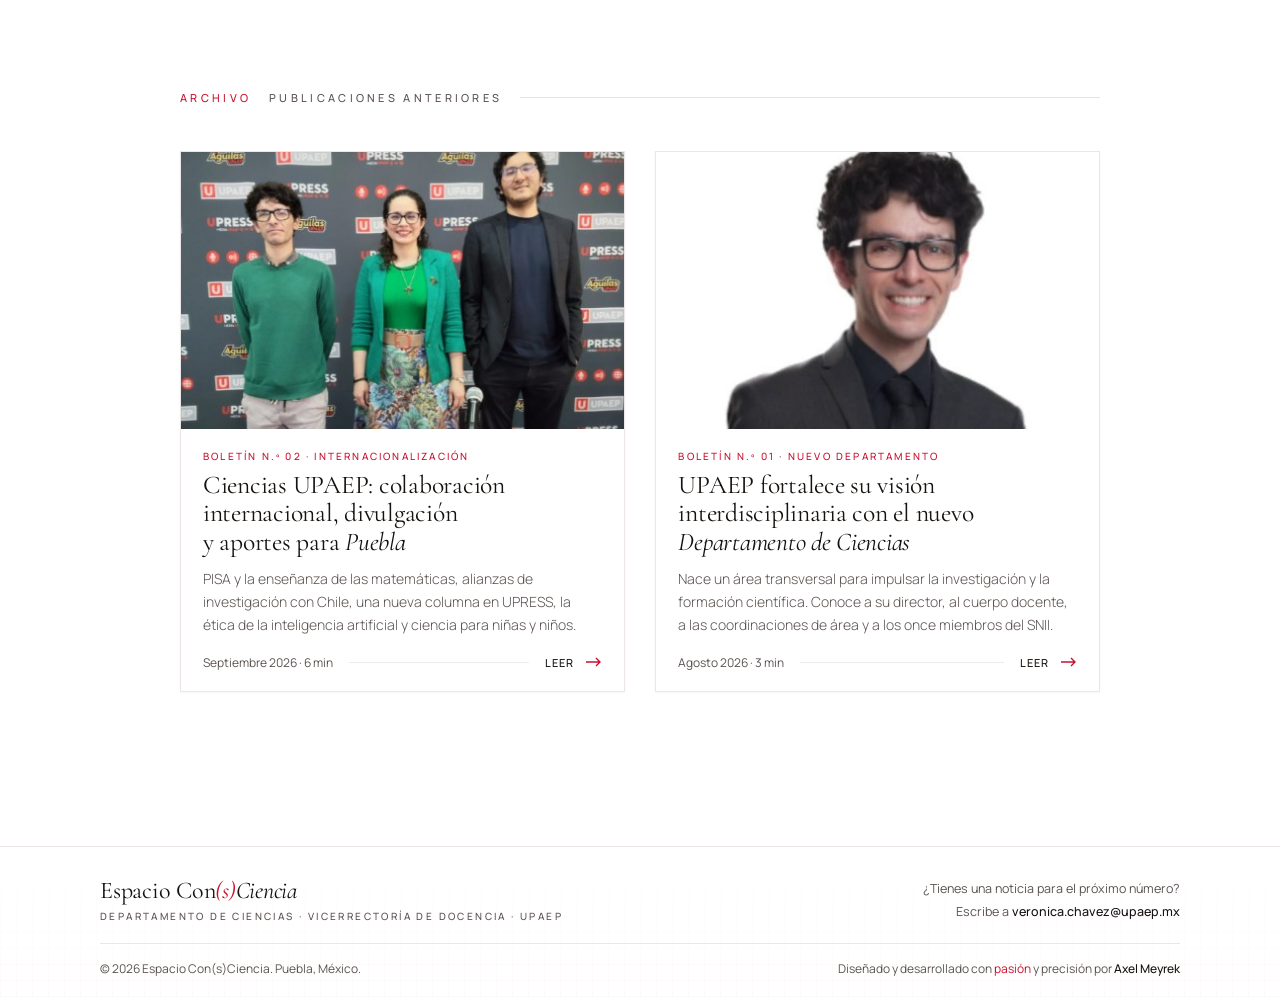
==== commit df0fd7f4: "Añade metadatos Open Graph, miniaturas para compartir y favicon herramientas/miniaturas.mjs genera i" ====
--- a/index.html
+++ b/index.html
@@ -8,8 +8,24 @@
 <link rel="preconnect" href="https://fonts.gstatic.com" crossorigin>
 <link rel="stylesheet" href="https://fonts.googleapis.com/css2?family=Cormorant+Garamond:ital,wght@0,300;0,400;0,500;1,300;1,400&family=Manrope:wght@300;400;500&display=swap">
 <link rel="stylesheet" href="estilos.css">
+<link rel="icon" href="favicon.png" type="image/png">
+<link rel="apple-touch-icon" href="apple-touch-icon.png">
+<meta name="theme-color" content="#C8102E">
 <!-- /parcial:head -->
 <title>Espacio Con(s)Ciencia</title>
+<meta name="description" content="El boletín de la Facultad de Ciencias de la UPAEP. Investigación, divulgación y vida académica.">
+<link rel="canonical" href="https://axel-meyrek.github.io/consciencia/">
+<meta property="og:type" content="website">
+<meta property="og:site_name" content="Espacio Con(s)Ciencia">
+<meta property="og:locale" content="es_MX">
+<meta property="og:title" content="Espacio Con(s)Ciencia">
+<meta property="og:description" content="El boletín de la Facultad de Ciencias de la UPAEP. Investigación, divulgación y vida académica.">
+<meta property="og:url" content="https://axel-meyrek.github.io/consciencia/">
+<meta property="og:image" content="https://axel-meyrek.github.io/consciencia/img/og/index.jpg">
+<meta property="og:image:width" content="1200">
+<meta property="og:image:height" content="630">
+<meta property="og:image:alt" content="Espacio Con(s)Ciencia, el boletín de la Facultad de Ciencias de la UPAEP">
+<meta name="twitter:card" content="summary_large_image">
 </head>
 <body>
 
--- a/estilos.css
+++ b/estilos.css
@@ -347,7 +347,6 @@
 }
 .art-meta span { padding-inline: 18px; border-left: 1px solid #E2DCDA; }
 .art-meta span:first-child { border-left: 0; }
-.art-meta strong { font-weight: 500; color: var(--ink); }
 
 /* Imagen principal */
 .art-portada {
@@ -380,7 +379,6 @@
 }
 .texto h2 em { font-style: italic; color: var(--rojo); }
 .texto strong { font-weight: 500; color: var(--ink); }
-.texto a { color: var(--ink); text-decoration-color: var(--rojo); text-underline-offset: 3px; }
 
 .cita {
   margin: 2.4em 0; padding: 0; text-align: center;
@@ -388,7 +386,6 @@
 }
 .cita::before, .cita::after { content: ""; display: block; width: 40px; height: 1px; background: var(--rojo); margin: 0 auto 24px; }
 .cita::after { margin: 24px auto 0; }
-.cita cite { display: block; margin-top: 14px; font: 500 11px/1 var(--f-body); font-style: normal; letter-spacing: .2em; text-transform: uppercase; color: var(--ink-2); }
 
 .dato {
   margin: 2em 0; padding: 24px 28px; background: #FAF8F7; border: 1px solid #EFEAE8;
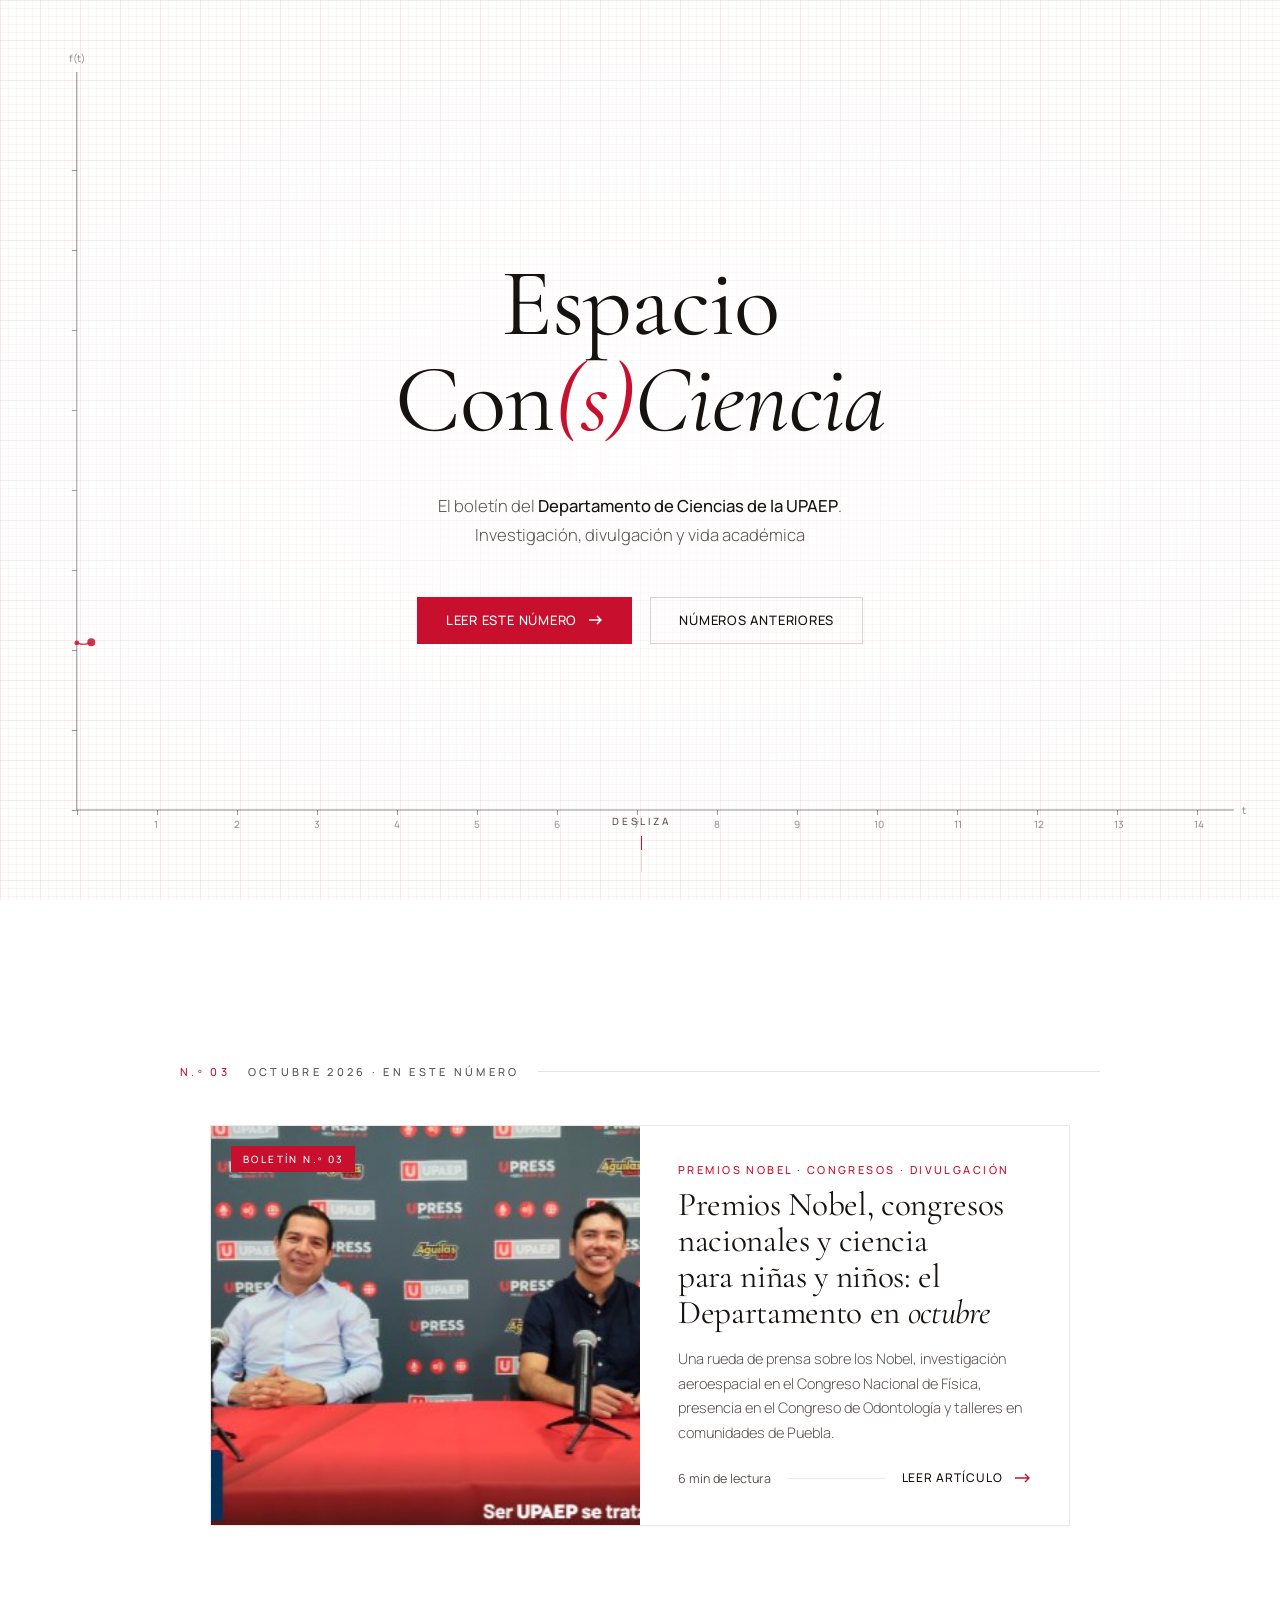
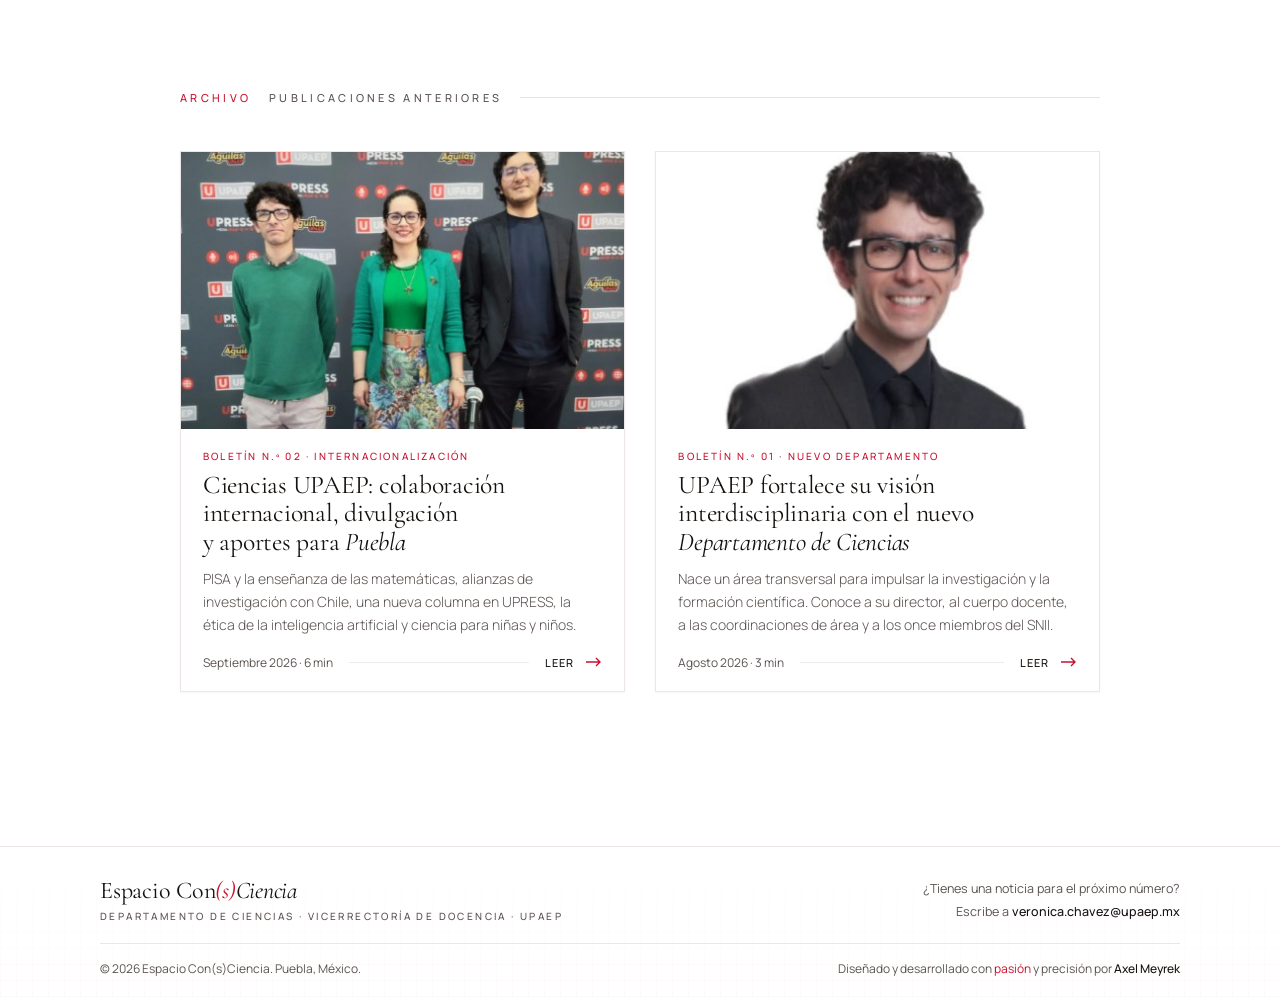
==== commit 6fb08c00: "Cambia «Facultad de Ciencias» por «Departamento de Ciencias» Co-Authored-By: Claude Opus 5.5 <norepl" ====
--- a/index.html
+++ b/index.html
@@ -13,25 +13,25 @@
 <meta name="theme-color" content="#C8102E">
 <!-- /parcial:head -->
 <title>Espacio Con(s)Ciencia</title>
-<meta name="description" content="El boletín de la Facultad de Ciencias de la UPAEP. Investigación, divulgación y vida académica.">
+<meta name="description" content="El boletín del Departamento de Ciencias de la UPAEP. Investigación, divulgación y vida académica.">
 <link rel="canonical" href="https://axel-meyrek.github.io/consciencia/">
 <meta property="og:type" content="website">
 <meta property="og:site_name" content="Espacio Con(s)Ciencia">
 <meta property="og:locale" content="es_MX">
 <meta property="og:title" content="Espacio Con(s)Ciencia">
-<meta property="og:description" content="El boletín de la Facultad de Ciencias de la UPAEP. Investigación, divulgación y vida académica.">
+<meta property="og:description" content="El boletín del Departamento de Ciencias de la UPAEP. Investigación, divulgación y vida académica.">
 <meta property="og:url" content="https://axel-meyrek.github.io/consciencia/">
 <meta property="og:image" content="https://axel-meyrek.github.io/consciencia/img/og/index.jpg">
 <meta property="og:image:width" content="1200">
 <meta property="og:image:height" content="630">
-<meta property="og:image:alt" content="Espacio Con(s)Ciencia, el boletín de la Facultad de Ciencias de la UPAEP">
+<meta property="og:image:alt" content="Espacio Con(s)Ciencia, el boletín del Departamento de Ciencias de la UPAEP">
 <meta name="twitter:card" content="summary_large_image">
 </head>
 <body>
 
 <div class="intro" id="intro" aria-hidden="true">
   <div class="intro-inner">
-    <p class="intro-name">Facultad de Ciencias</p>
+    <p class="intro-name">Departamento de Ciencias</p>
     <span class="intro-line"></span>
     <span class="intro-sub">UPAEP</span>
   </div>
@@ -45,7 +45,7 @@
       <span class="row">Con<span class="s">(s)</span><em>Ciencia</em></span>
     </h1>
     <p class="desc">
-      El boletín de la <strong>Facultad de Ciencias de la UPAEP</strong>. Investigación, divulgación y vida académica
+      El boletín del <strong>Departamento de Ciencias de la UPAEP</strong>. Investigación, divulgación y vida académica
     </p>
     <nav class="ctas" aria-label="Acciones principales">
       <a class="cta cta--primary" href="#numero">
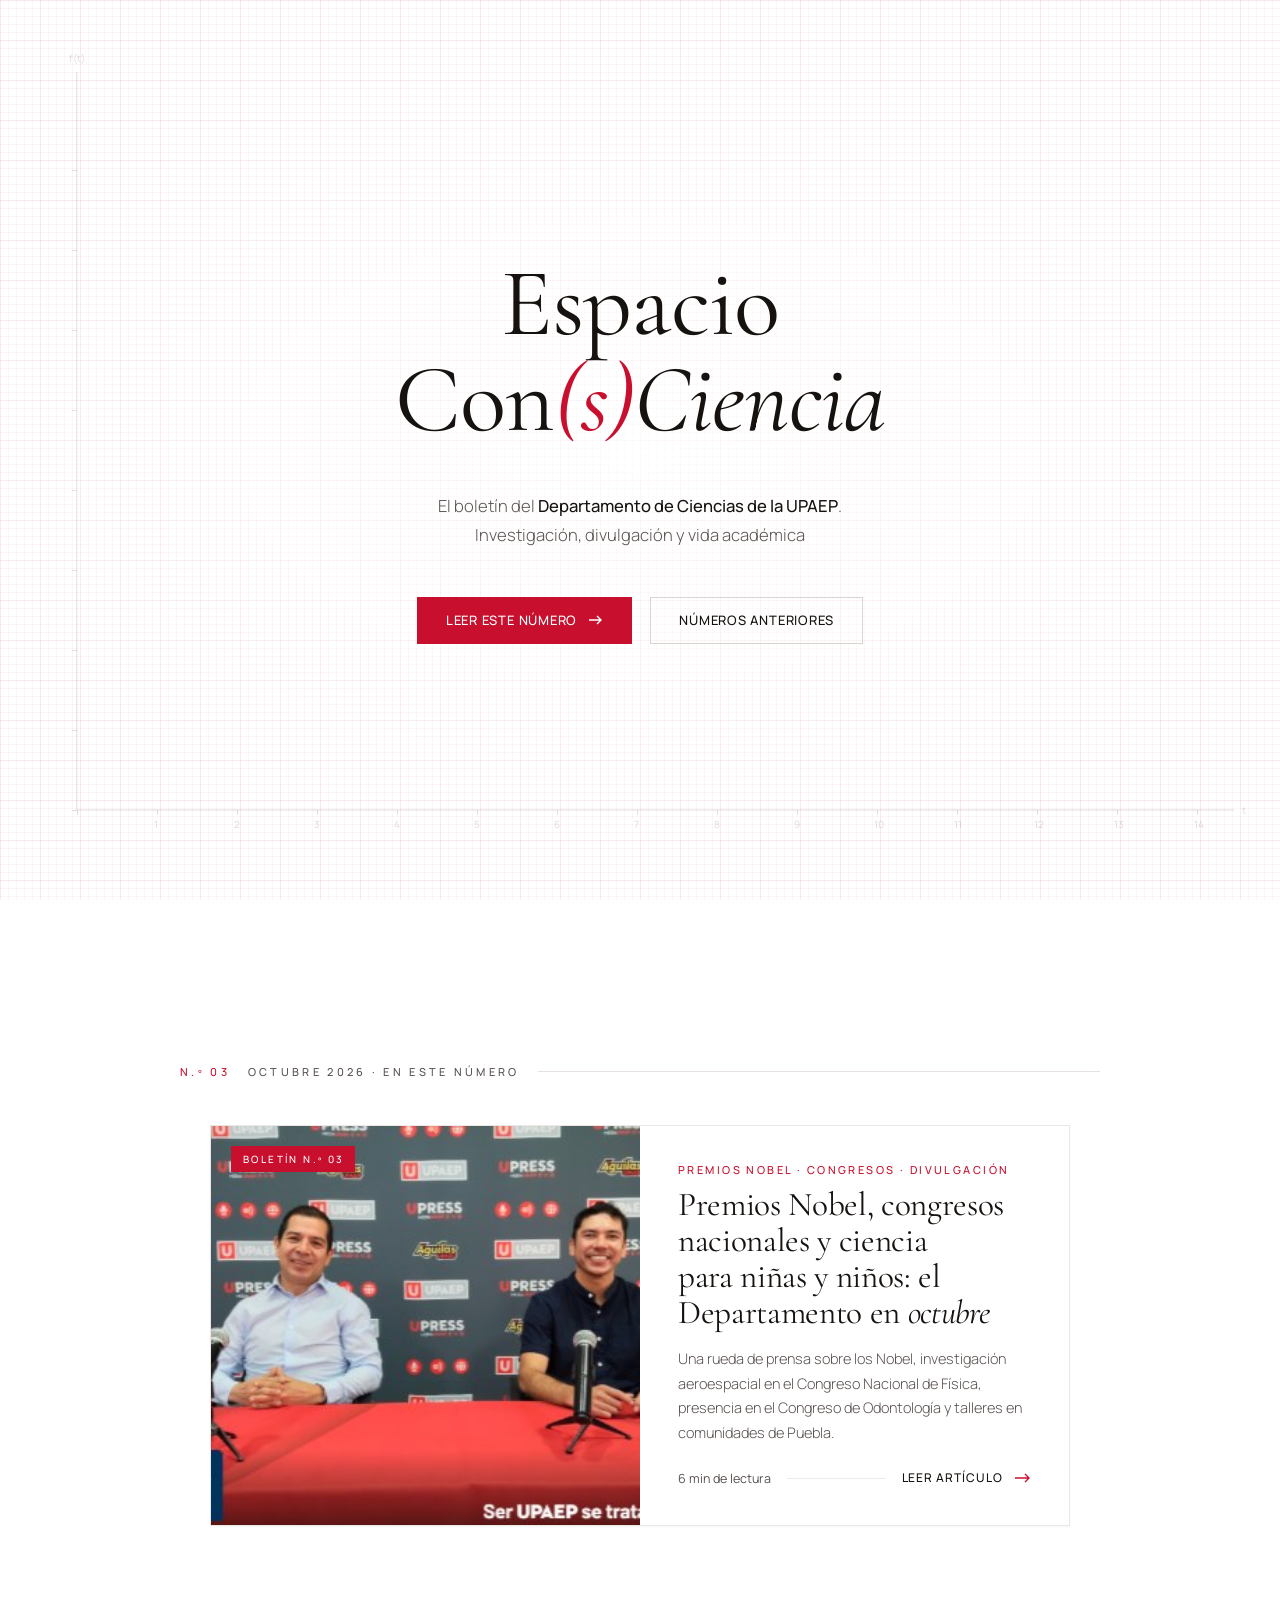
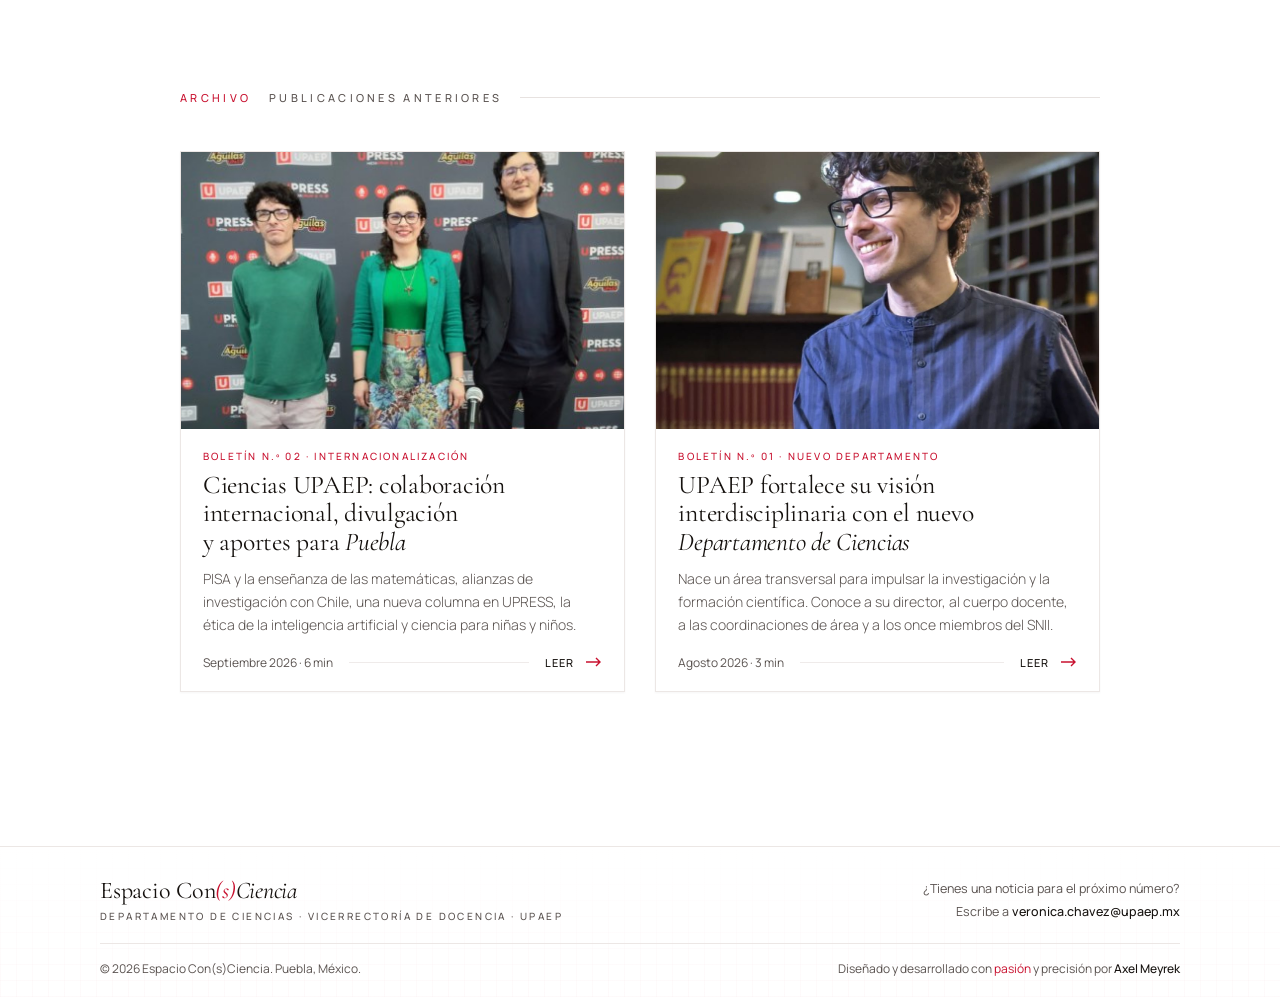
==== commit e3aac983: "Quita el indicador «Desliza» y actualiza la foto del Dr. Gibaja Romero Co-Authored-By: Claude Opus 5" ====
--- a/index.html
+++ b/index.html
@@ -55,7 +55,6 @@
       <a class="cta cta--ghost" href="#archivo">Números anteriores</a>
     </nav>
   </div>
-  <a class="desliza" href="#numero" aria-label="Ir al primer artículo">Desliza<i></i></a>
 </header>
 
 <main>
--- a/estilos.css
+++ b/estilos.css
@@ -129,24 +129,6 @@
 .cta--ghost { background: transparent; color: var(--ink); border-color: #D9D4D2; }
 .cta--ghost::before { background: var(--rojo); }
 .cta--ghost:hover { color: #fff; border-color: var(--rojo); }
-
-/* ---------- Indicador de scroll ---------- */
-.desliza {
-  position: absolute; left: 50%; bottom: max(28px, env(safe-area-inset-bottom, 0px)); z-index: 1;
-  translate: -50% 0; display: grid; justify-items: center; gap: 10px;
-  font: 500 10px/1 var(--f-body); letter-spacing: .3em; text-transform: uppercase; padding-left: .3em;
-  color: var(--ink-2); text-decoration: none;
-  opacity: 0; animation: aparece-suave 1.2s var(--ease) calc(var(--t-hero) + 1s) forwards;
-  transition: color .4s var(--ease);
-}
-.desliza:hover { color: var(--rojo); }
-.desliza i { width: 1px; height: 36px; background: #E2DCDA; position: relative; overflow: hidden; }
-.desliza i::after {
-  content: ""; position: absolute; left: 0; top: 0; width: 1px; height: 40%; background: var(--rojo);
-  animation: gota 2.2s var(--telon) infinite;
-}
-@keyframes gota { from { transform: translateY(-100%); } to { transform: translateY(260%); } }
-@keyframes aparece-suave { to { opacity: 1; } }
 
 /* Flecha de "leer": un solo icono, pintado con el color del texto */
 .flecha {
@@ -312,8 +294,6 @@
 @media (prefers-reduced-motion: reduce) {
   .intro { display: none; }
   .grafica { animation: none; opacity: 1; }
-  .desliza { animation: none; opacity: 1; }
-  .desliza i::after { animation: none; }
   .js .al-scroll { opacity: 1; transform: none; filter: none; transition: none; }
   .name, .desc, .ctas, .entra { animation: none; opacity: 1; transform: none; filter: none; }
 }
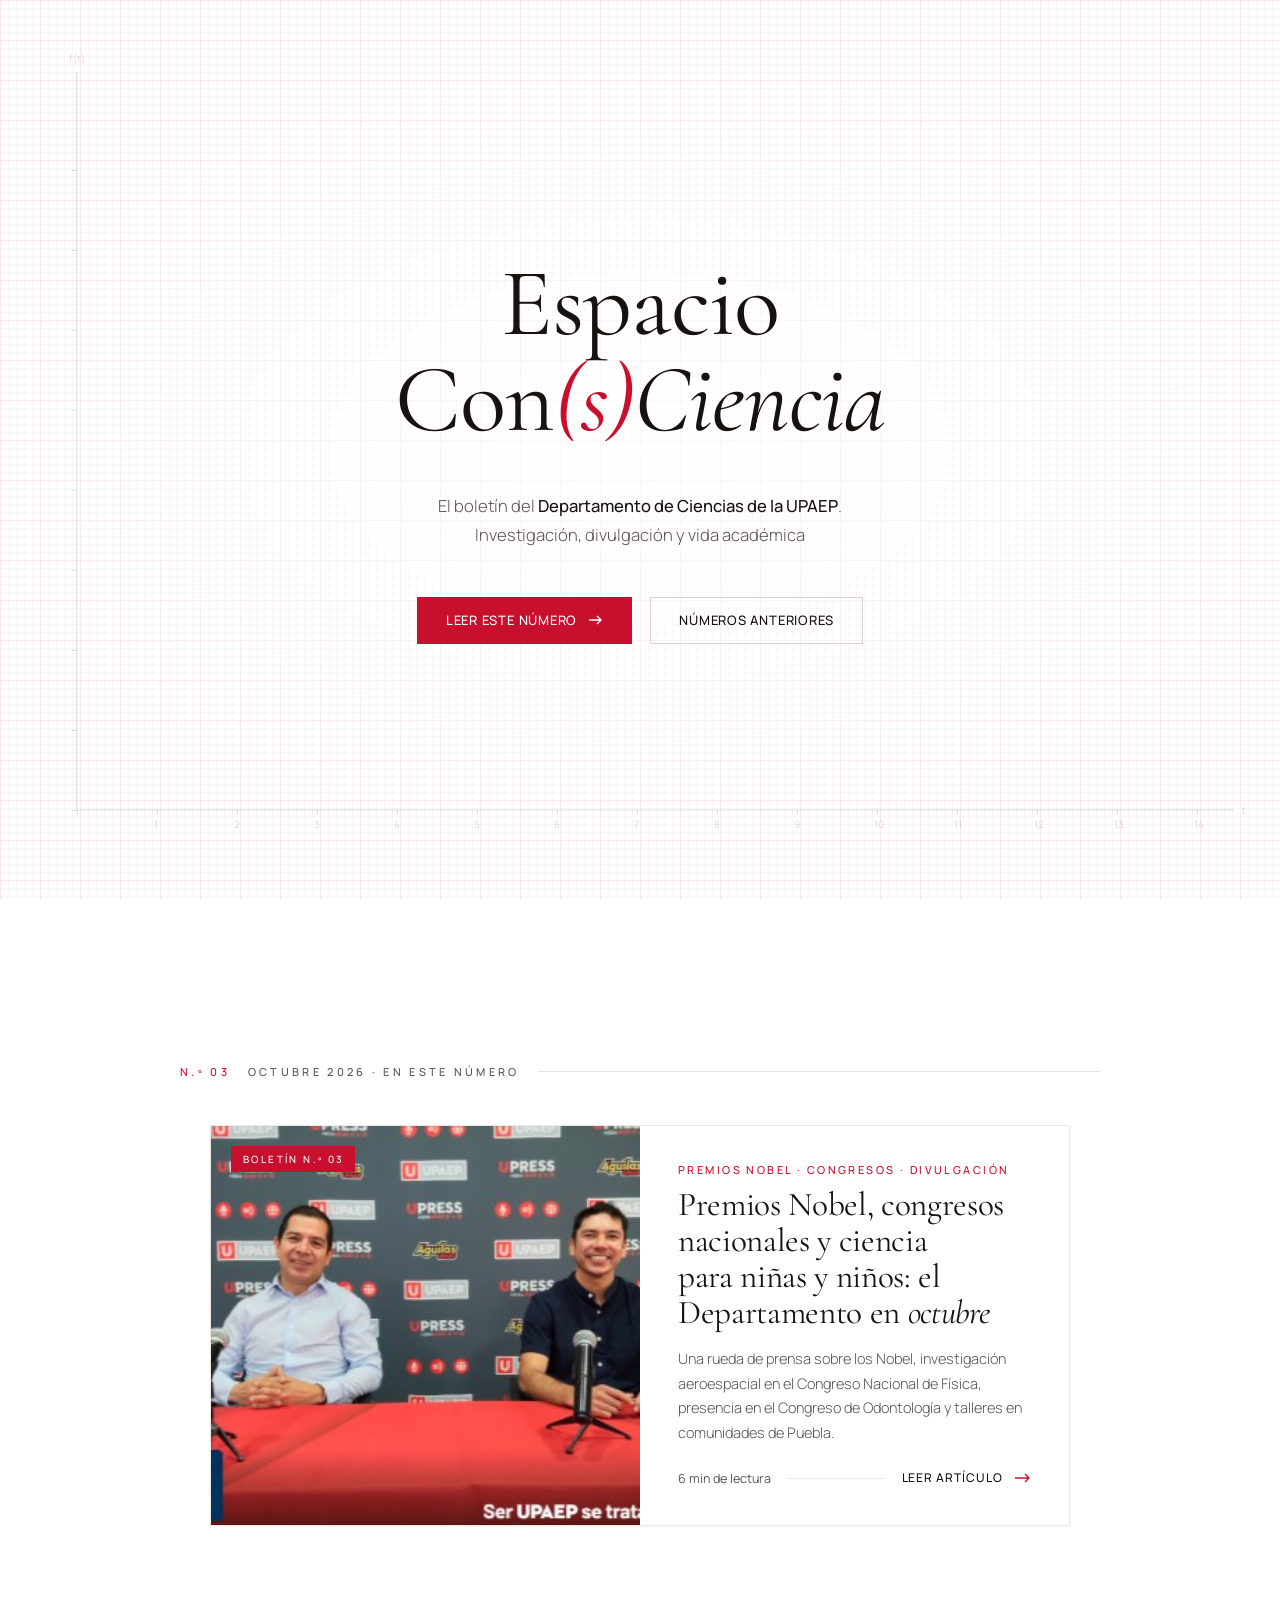
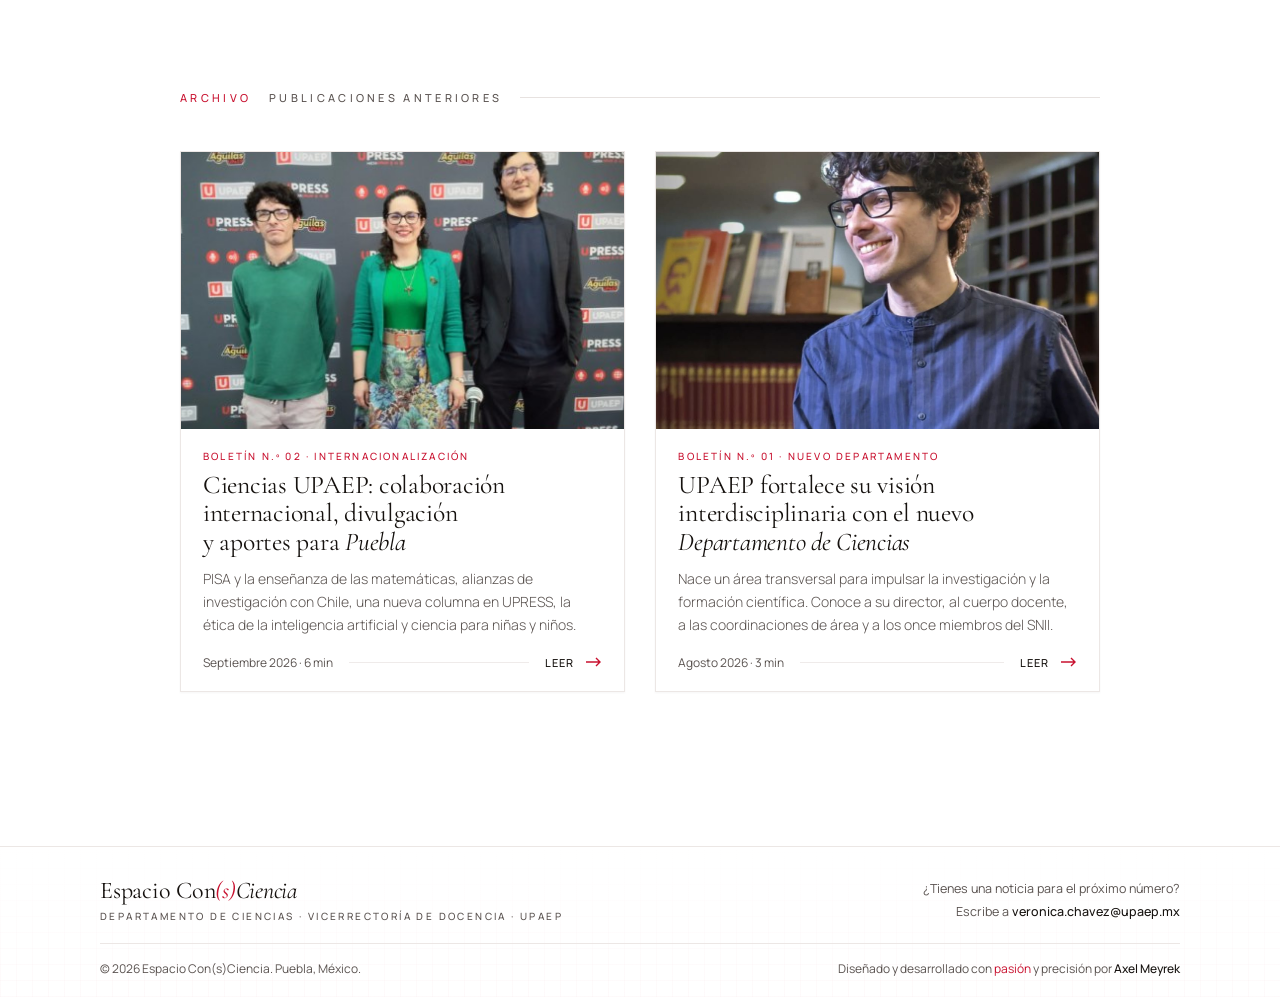
==== commit dbc29bed: "Renombra la foto del Dr. Gibaja Romero para evitar la versión en caché Co-Authored-By: Claude Opus 5" ====
--- a/index.html
+++ b/index.html
@@ -110,7 +110,7 @@
         <a class="card card--mini" href="articulo-agosto-2026.html">
           <span class="esq tl"></span><span class="esq tr"></span><span class="esq bl"></span><span class="esq br"></span>
           <div class="card-img">
-            <img src="img/dr-gibaja-romero.jpg" alt="Retrato del Dr. Damián Emilio Gibaja Romero" class="foto-retrato" loading="lazy">
+            <img src="img/dr-gibaja-romero-2026.jpg" alt="Retrato del Dr. Damián Emilio Gibaja Romero" class="foto-retrato" loading="lazy">
             <div class="mira" aria-hidden="true"><i></i><span>x 0.50 · f(x) 0.50</span></div>
           </div>
           <div class="card-body">
